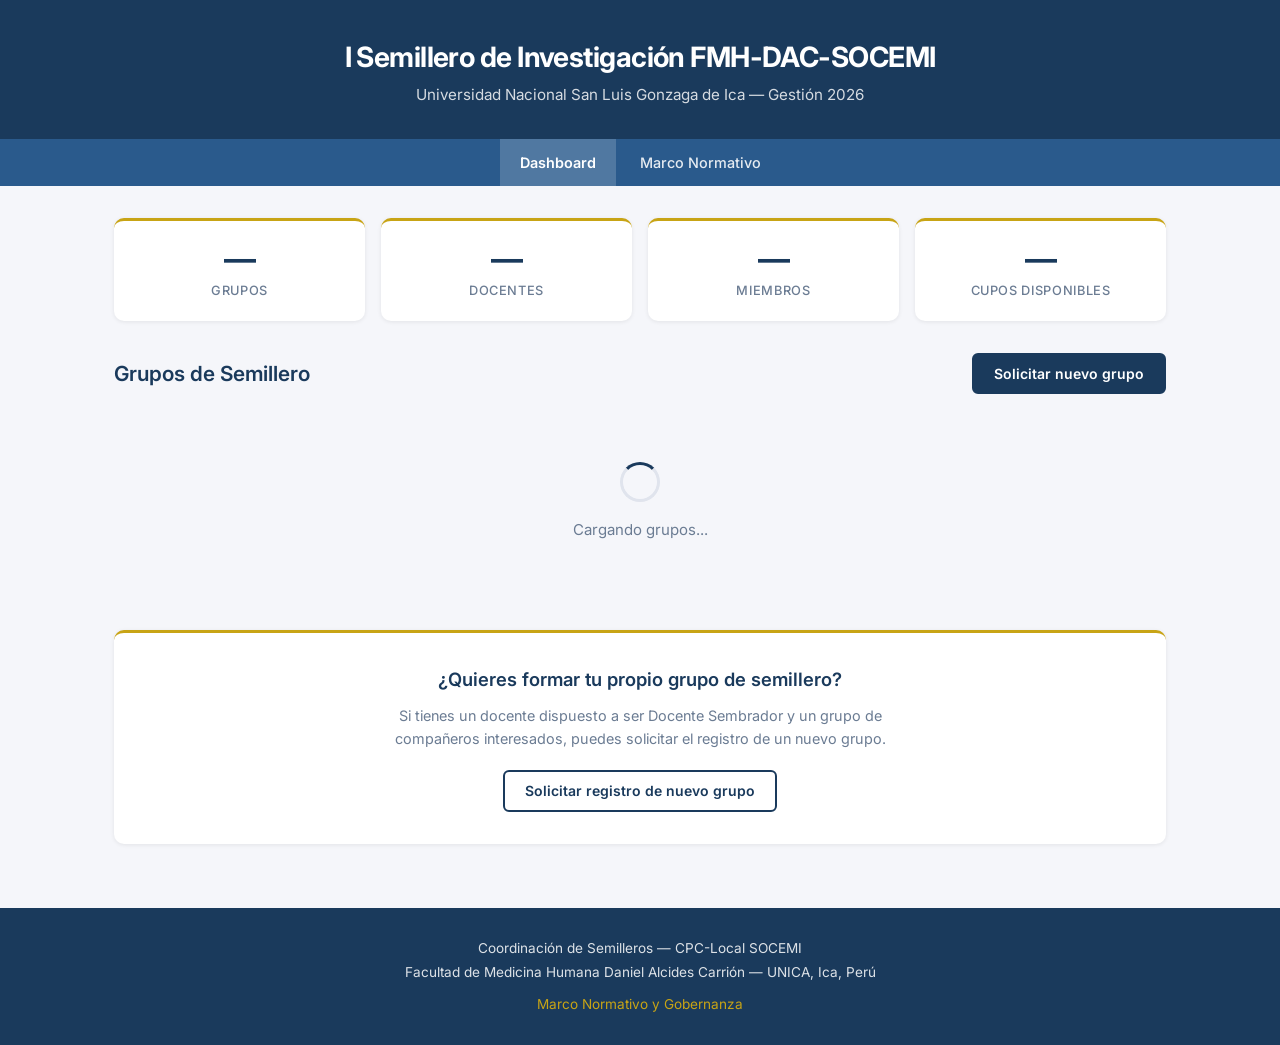
==== index.html @ 4bf437c8 "feat: repo structure, CSS, and dashboard HTML shell Co-Authored-By: Claude Sonnet 4.6 <noreply@anthr" ====
<!DOCTYPE html>
<html lang="es">
<head>
    <meta charset="UTF-8">
    <meta name="viewport" content="width=device-width, initial-scale=1.0">
    <title>Semilleros de Investigación — FMH-DAC-SOCEMI</title>
    <meta name="description" content="Dashboard público de los grupos de semillero de investigación de la Facultad de Medicina Humana DAC, UNICA.">
    <link rel="stylesheet" href="css/style.css">
</head>
<body>

<header class="site-header">
    <h1>I Semillero de Investigación FMH-DAC-SOCEMI</h1>
    <p class="subtitle">Universidad Nacional San Luis Gonzaga de Ica — Gestión 2026</p>
</header>

<nav class="site-nav">
    <a href="index.html" class="active">Dashboard</a>
    <a href="normativa.html">Marco Normativo</a>
</nav>

<main class="main">
    <div class="stats-bar" id="stats-bar">
        <div class="stat">
            <div class="number" id="stat-grupos">—</div>
            <div class="label">Grupos</div>
        </div>
        <div class="stat">
            <div class="number" id="stat-docentes">—</div>
            <div class="label">Docentes</div>
        </div>
        <div class="stat">
            <div class="number" id="stat-miembros">—</div>
            <div class="label">Miembros</div>
        </div>
        <div class="stat">
            <div class="number" id="stat-cupos">—</div>
            <div class="label">Cupos disponibles</div>
        </div>
    </div>

    <div class="section-header">
        <h2>Grupos de Semillero</h2>
        <a href="" id="btn-nuevo-grupo" class="btn btn-primary" target="_blank">Solicitar nuevo grupo</a>
    </div>

    <div id="groups-container" class="groups-grid">
        <div class="loading">
            <div class="loading-spinner"></div>
            <p>Cargando grupos...</p>
        </div>
    </div>

    <section class="cta-section">
        <h3>¿Quieres formar tu propio grupo de semillero?</h3>
        <p>Si tienes un docente dispuesto a ser Docente Sembrador y un grupo de compañeros interesados, puedes solicitar el registro de un nuevo grupo.</p>
        <a href="" id="btn-nuevo-grupo-footer" class="btn btn-outline" target="_blank">Solicitar registro de nuevo grupo</a>
    </section>
</main>

<footer class="site-footer">
    <p>Coordinación de Semilleros — CPC-Local SOCEMI</p>
    <p>Facultad de Medicina Humana Daniel Alcides Carrión — UNICA, Ica, Perú</p>
    <p style="margin-top: 0.5rem;"><a href="normativa.html">Marco Normativo y Gobernanza</a></p>
</footer>

<script src="js/config.js"></script>
<script src="js/csv-parser.js"></script>
<script src="js/app.js"></script>
</body>
</html>
---- css/style.css ----
@import url('https://fonts.googleapis.com/css2?family=Inter:wght@300;400;500;600;700&display=swap');

/* ============================================================
   CSS Custom Properties
   ============================================================ */
:root {
    --color-primary:       #1a3a5c;
    --color-primary-light: #2a5a8c;
    --color-accent:        #c8a415;
    --color-bg:            #f5f6fa;
    --color-card:          #ffffff;
    --color-text:          #2c3e50;
    --color-text-muted:    #6b7c93;
    --color-border:        #e0e4ed;
    --shadow-sm:           0 1px 4px rgba(0,0,0,0.08);
    --shadow-md:           0 4px 16px rgba(0,0,0,0.12);
    --shadow-hover:        0 8px 28px rgba(0,0,0,0.16);
    --radius:              10px;
    --transition:          0.2s ease;
}

/* ============================================================
   Reset & Base
   ============================================================ */
*, *::before, *::after {
    box-sizing: border-box;
    margin: 0;
    padding: 0;
}

html {
    scroll-behavior: smooth;
}

body {
    font-family: 'Inter', system-ui, -apple-system, sans-serif;
    background-color: var(--color-bg);
    color: var(--color-text);
    display: flex;
    flex-direction: column;
    min-height: 100vh;
    font-size: 15px;
    line-height: 1.6;
}

a {
    color: var(--color-primary-light);
    text-decoration: none;
}

a:hover {
    text-decoration: underline;
}

/* ============================================================
   Site Header
   ============================================================ */
.site-header {
    background-color: var(--color-primary);
    color: #ffffff;
    text-align: center;
    padding: 2.5rem 1.5rem 2rem;
}

.site-header h1 {
    font-size: 1.75rem;
    font-weight: 700;
    letter-spacing: -0.02em;
    line-height: 1.25;
    margin-bottom: 0.5rem;
}

.site-header .subtitle {
    font-size: 0.95rem;
    font-weight: 400;
    opacity: 0.82;
}

/* ============================================================
   Site Nav
   ============================================================ */
.site-nav {
    background-color: var(--color-primary-light);
    display: flex;
    justify-content: center;
    gap: 0.25rem;
    padding: 0 1rem;
}

.site-nav a {
    color: rgba(255,255,255,0.88);
    font-size: 0.9rem;
    font-weight: 500;
    padding: 0.75rem 1.25rem;
    border-radius: 0;
    transition: background var(--transition), color var(--transition);
    text-decoration: none;
}

.site-nav a:hover {
    background-color: rgba(255,255,255,0.12);
    color: #ffffff;
    text-decoration: none;
}

.site-nav a.active {
    background-color: rgba(255,255,255,0.18);
    color: #ffffff;
    font-weight: 600;
}

/* ============================================================
   Main Container
   ============================================================ */
.main {
    max-width: 1100px;
    width: 100%;
    margin: 0 auto;
    padding: 2rem 1.5rem;
    flex: 1;
}

/* ============================================================
   Stats Bar
   ============================================================ */
.stats-bar {
    display: flex;
    flex-direction: row;
    gap: 1rem;
    margin-bottom: 2rem;
}

.stat {
    flex: 1;
    background: var(--color-card);
    border-radius: var(--radius);
    box-shadow: var(--shadow-sm);
    padding: 1.25rem 1rem;
    text-align: center;
    border-top: 3px solid var(--color-accent);
}

.stat .number {
    font-size: 2rem;
    font-weight: 700;
    color: var(--color-primary);
    line-height: 1.1;
}

.stat .label {
    font-size: 0.8rem;
    font-weight: 500;
    color: var(--color-text-muted);
    text-transform: uppercase;
    letter-spacing: 0.05em;
    margin-top: 0.25rem;
}

/* ============================================================
   Section Header
   ============================================================ */
.section-header {
    display: flex;
    align-items: center;
    justify-content: space-between;
    margin-bottom: 1.25rem;
    gap: 1rem;
    flex-wrap: wrap;
}

.section-header h2 {
    font-size: 1.3rem;
    font-weight: 600;
    color: var(--color-primary);
}

/* ============================================================
   Groups Grid
   ============================================================ */
.groups-grid {
    display: grid;
    grid-template-columns: repeat(auto-fill, minmax(300px, 1fr));
    gap: 1.5rem;
    margin-bottom: 2.5rem;
}

/* ============================================================
   Group Card
   ============================================================ */
.group-card {
    background: var(--color-card);
    border-radius: var(--radius);
    box-shadow: var(--shadow-sm);
    overflow: hidden;
    transition: box-shadow var(--transition), transform var(--transition);
    display: flex;
    flex-direction: column;
}

.group-card:hover {
    box-shadow: var(--shadow-hover);
    transform: translateY(-2px);
}

.card-header {
    background-color: var(--color-primary);
    color: #ffffff;
    padding: 1rem 1.25rem;
}

.card-header .docente-name {
    font-size: 0.95rem;
    font-weight: 600;
    margin-bottom: 0.2rem;
}

.card-header .linea {
    font-size: 0.8rem;
    opacity: 0.8;
    font-weight: 400;
}

.card-body {
    padding: 1.25rem;
    flex: 1;
    display: flex;
    flex-direction: column;
    gap: 0.75rem;
}

.field-label {
    font-size: 0.7rem;
    font-weight: 600;
    text-transform: uppercase;
    letter-spacing: 0.07em;
    color: var(--color-text-muted);
    margin-bottom: 0.15rem;
}

.field-value {
    font-size: 0.9rem;
    color: var(--color-text);
}

/* ============================================================
   Badges
   ============================================================ */
.badge {
    display: inline-block;
    font-size: 0.72rem;
    font-weight: 600;
    padding: 0.2em 0.65em;
    border-radius: 99px;
    text-transform: uppercase;
    letter-spacing: 0.04em;
}

.badge-activo {
    background-color: #d4edda;
    color: #155724;
}

.badge-formacion {
    background-color: #fff3cd;
    color: #856404;
}

.badge-buscando {
    background-color: #cce5ff;
    color: #004085;
}

/* ============================================================
   Members Toggle
   ============================================================ */
.btn-members-toggle {
    width: 100%;
    background: transparent;
    border: 1.5px solid var(--color-border);
    color: var(--color-primary-light);
    font-size: 0.85rem;
    font-weight: 500;
    padding: 0.55rem 1rem;
    border-radius: 6px;
    cursor: pointer;
    text-align: center;
    transition: background var(--transition), color var(--transition), border-color var(--transition);
    margin-top: 0.25rem;
    font-family: inherit;
}

.btn-members-toggle:hover {
    background-color: var(--color-bg);
    border-color: var(--color-primary-light);
    color: var(--color-primary);
}

.members-list {
    display: none;
    margin-top: 0.5rem;
}

.members-list.open {
    display: block;
}

.member-row {
    display: flex;
    justify-content: space-between;
    align-items: center;
    padding: 0.4rem 0;
    border-bottom: 1px solid var(--color-border);
    font-size: 0.85rem;
}

.member-row:last-child {
    border-bottom: none;
}

.member-name {
    color: var(--color-text);
}

.member-ciclo {
    font-size: 0.75rem;
    color: var(--color-text-muted);
    white-space: nowrap;
    margin-left: 0.5rem;
}

/* ============================================================
   Buttons
   ============================================================ */
.btn {
    display: inline-block;
    font-family: inherit;
    font-size: 0.875rem;
    font-weight: 600;
    padding: 0.55rem 1.25rem;
    border-radius: 6px;
    cursor: pointer;
    text-align: center;
    text-decoration: none;
    transition: background var(--transition), color var(--transition),
                border-color var(--transition), box-shadow var(--transition);
    border: 2px solid transparent;
    line-height: 1.4;
}

.btn-primary {
    background-color: var(--color-primary);
    color: #ffffff;
    border-color: var(--color-primary);
}

.btn-primary:hover {
    background-color: var(--color-primary-light);
    border-color: var(--color-primary-light);
    color: #ffffff;
    text-decoration: none;
    box-shadow: var(--shadow-sm);
}

.btn-outline {
    background-color: transparent;
    color: var(--color-primary);
    border-color: var(--color-primary);
}

.btn-outline:hover {
    background-color: var(--color-primary);
    color: #ffffff;
    text-decoration: none;
}

.btn-card {
    width: 100%;
    display: block;
}

/* ============================================================
   CTA Section
   ============================================================ */
.cta-section {
    background: var(--color-card);
    border-radius: var(--radius);
    box-shadow: var(--shadow-sm);
    padding: 2rem 2.5rem;
    text-align: center;
    margin-top: 1rem;
    margin-bottom: 2rem;
    border-top: 3px solid var(--color-accent);
}

.cta-section h3 {
    font-size: 1.15rem;
    font-weight: 600;
    color: var(--color-primary);
    margin-bottom: 0.6rem;
}

.cta-section p {
    font-size: 0.9rem;
    color: var(--color-text-muted);
    margin-bottom: 1.25rem;
    max-width: 560px;
    margin-left: auto;
    margin-right: auto;
}

/* ============================================================
   Loading Spinner
   ============================================================ */
.loading {
    grid-column: 1 / -1;
    display: flex;
    flex-direction: column;
    align-items: center;
    justify-content: center;
    padding: 3rem 1rem;
    color: var(--color-text-muted);
    gap: 1rem;
}

.loading-spinner {
    width: 40px;
    height: 40px;
    border: 3px solid var(--color-border);
    border-top-color: var(--color-primary);
    border-radius: 50%;
    animation: spin 0.8s linear infinite;
}

@keyframes spin {
    to { transform: rotate(360deg); }
}

/* ============================================================
   Error Message
   ============================================================ */
.error-message {
    grid-column: 1 / -1;
    background-color: #fff5f5;
    border: 1.5px solid #fc8181;
    color: #c53030;
    border-radius: var(--radius);
    padding: 1.25rem 1.5rem;
    font-size: 0.9rem;
}

.error-message strong {
    display: block;
    margin-bottom: 0.25rem;
}

/* ============================================================
   Footer
   ============================================================ */
.site-footer {
    background-color: var(--color-primary);
    color: rgba(255,255,255,0.85);
    text-align: center;
    padding: 1.75rem 1.5rem;
    font-size: 0.85rem;
    line-height: 1.8;
    margin-top: auto;
}

.site-footer p {
    margin: 0;
}

.site-footer a {
    color: var(--color-accent);
    text-decoration: none;
}

.site-footer a:hover {
    text-decoration: underline;
}

/* ============================================================
   Normativa Page
   ============================================================ */
.normativa-content {
    background: var(--color-card);
    border-radius: var(--radius);
    box-shadow: var(--shadow-sm);
    max-width: 800px;
    margin: 0 auto;
    padding: 2.5rem 3rem;
}

.normativa-content h2 {
    font-size: 1.35rem;
    font-weight: 700;
    color: var(--color-primary);
    border-bottom: 3px solid var(--color-accent);
    padding-bottom: 0.5rem;
    margin-top: 2rem;
    margin-bottom: 1rem;
}

.normativa-content h2:first-child {
    margin-top: 0;
}

.normativa-content h3 {
    font-size: 1.05rem;
    font-weight: 600;
    color: var(--color-primary-light);
    margin-top: 1.5rem;
    margin-bottom: 0.6rem;
}

.normativa-content p {
    font-size: 0.92rem;
    color: var(--color-text);
    margin-bottom: 0.9rem;
}

.normativa-content ul,
.normativa-content ol {
    padding-left: 1.5rem;
    margin-bottom: 1rem;
}

.normativa-content li {
    font-size: 0.92rem;
    color: var(--color-text);
    margin-bottom: 0.35rem;
}

/* ============================================================
   Diagram Dual
   ============================================================ */
.diagram-dual {
    display: grid;
    grid-template-columns: 1fr 1fr;
    gap: 1rem;
    margin: 1.25rem 0;
}

.diagram-box-unica {
    background-color: #e8f0fe;
    border-left: 4px solid var(--color-primary);
    border-radius: 6px;
    padding: 1rem 1.25rem;
}

.diagram-box-socemi {
    background-color: #fffbea;
    border-left: 4px solid var(--color-accent);
    border-radius: 6px;
    padding: 1rem 1.25rem;
}

.diagram-box-unica strong,
.diagram-box-socemi strong {
    display: block;
    font-size: 0.85rem;
    font-weight: 700;
    text-transform: uppercase;
    letter-spacing: 0.04em;
    margin-bottom: 0.4rem;
    color: var(--color-primary);
}

/* ============================================================
   Art Ref
   ============================================================ */
.art-ref {
    display: block;
    font-size: 0.78rem;
    font-style: italic;
    color: var(--color-text-muted);
    margin-top: 0.2rem;
    margin-bottom: 0.6rem;
}

/* ============================================================
   Responsive — max-width: 768px
   ============================================================ */
@media (max-width: 768px) {
    .site-header {
        padding: 1.75rem 1rem 1.5rem;
    }

    .site-header h1 {
        font-size: 1.25rem;
    }

    .site-header .subtitle {
        font-size: 0.85rem;
    }

    .site-nav {
        gap: 0;
    }

    .site-nav a {
        padding: 0.65rem 0.9rem;
        font-size: 0.85rem;
    }

    .main {
        padding: 1.25rem 1rem;
    }

    /* Stacked stats */
    .stats-bar {
        flex-direction: column;
        gap: 0.75rem;
    }

    .stat {
        padding: 1rem;
    }

    .stat .number {
        font-size: 1.6rem;
    }

    /* Single column grid */
    .groups-grid {
        grid-template-columns: 1fr;
        gap: 1rem;
    }

    .section-header {
        flex-direction: column;
        align-items: flex-start;
    }

    .cta-section {
        padding: 1.5rem 1.25rem;
    }

    /* Stacked diagram */
    .diagram-dual {
        grid-template-columns: 1fr;
    }

    .normativa-content {
        padding: 1.5rem 1.25rem;
    }
}
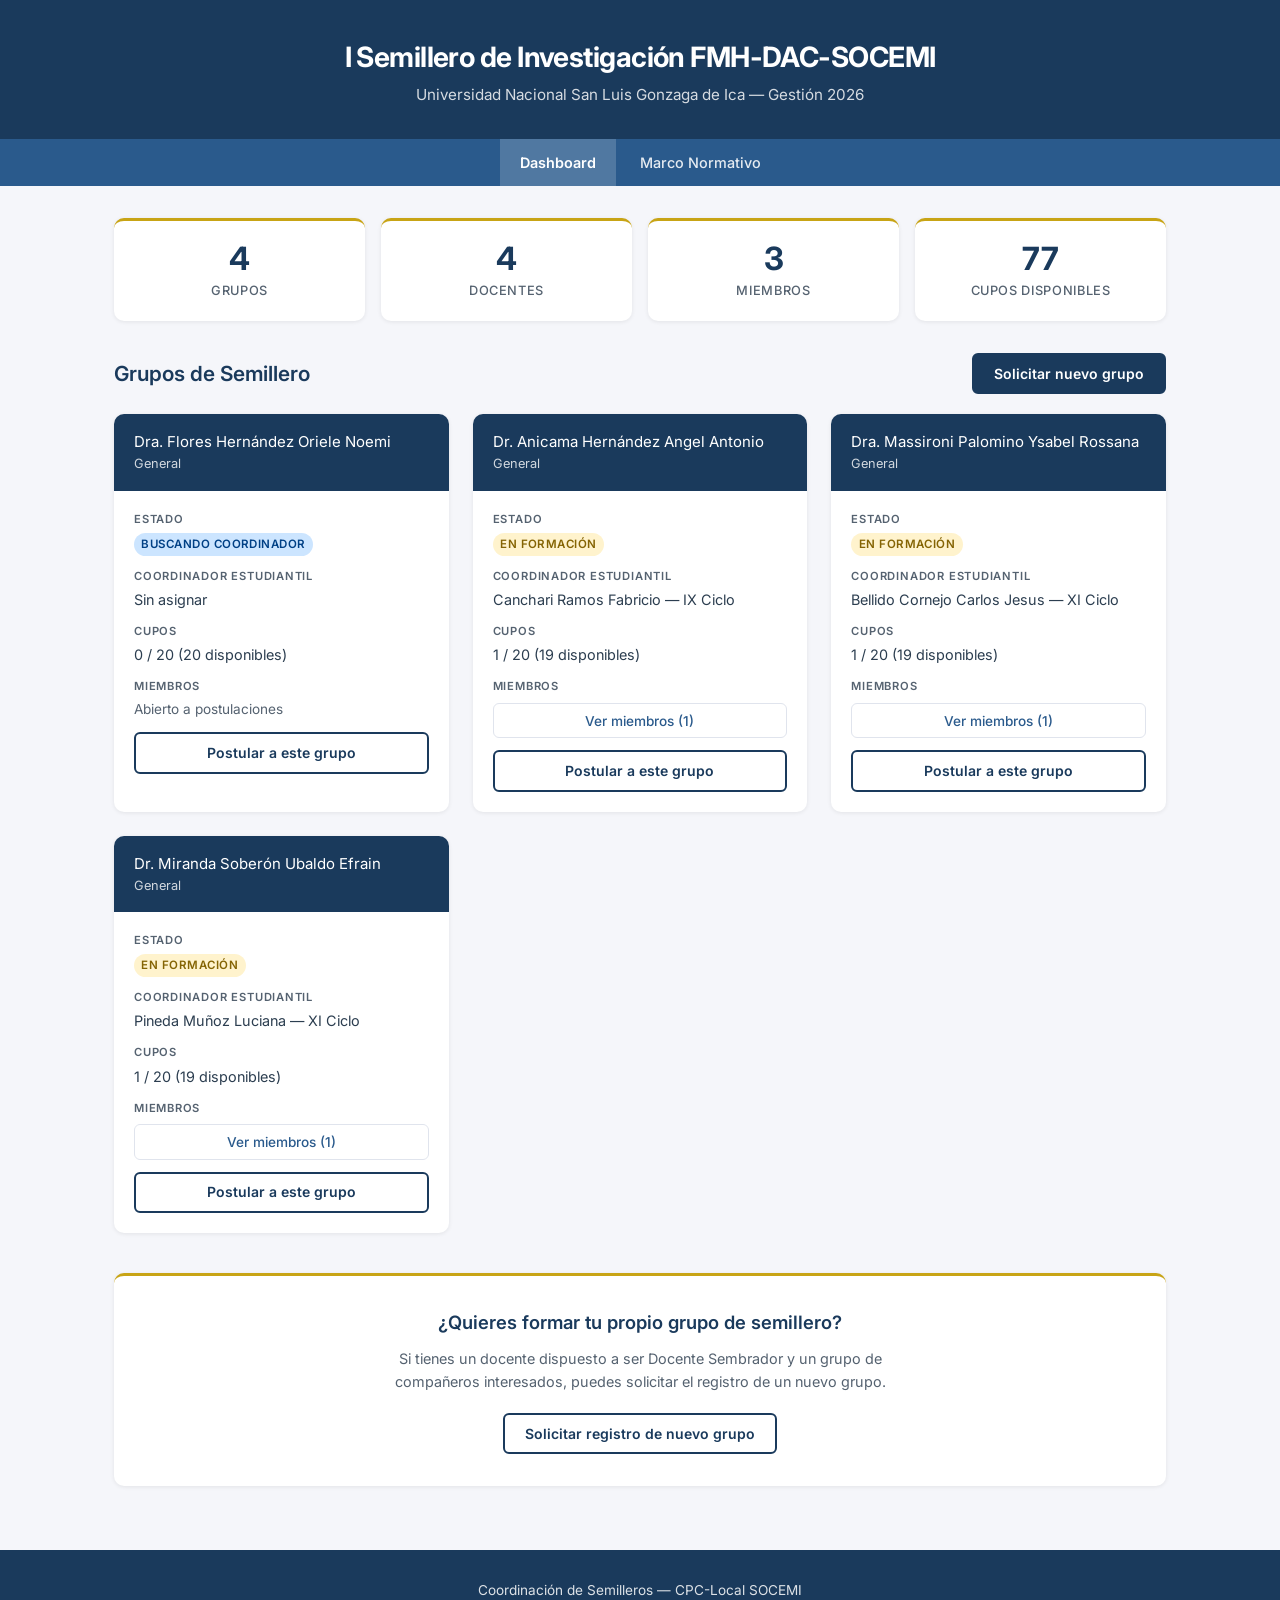
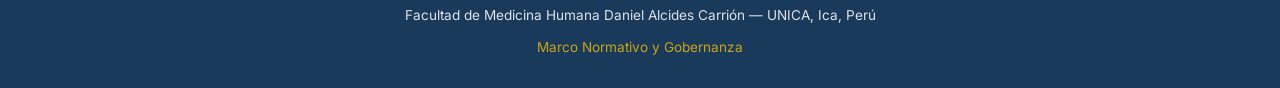
==== commit 7f028282: "polish: text rewrite, meta tags, accessibility, security, license - Rewrite normativa.html to remove" ====
--- a/index.html
+++ b/index.html
@@ -4,7 +4,24 @@
     <meta charset="UTF-8">
     <meta name="viewport" content="width=device-width, initial-scale=1.0">
     <title>Semilleros de Investigación — FMH-DAC-SOCEMI</title>
-    <meta name="description" content="Dashboard público de los grupos de semillero de investigación de la Facultad de Medicina Humana DAC, UNICA.">
+    <meta name="description" content="Grupos de semillero de investigación de la Facultad de Medicina Humana DAC, UNICA. Docentes, miembros y postulaciones en tiempo real.">
+    <meta name="theme-color" content="#1a3a5c">
+    <meta name="robots" content="index, follow">
+    <meta name="referrer" content="strict-origin-when-cross-origin">
+    <link rel="icon" href="data:image/svg+xml,<svg xmlns='http://www.w3.org/2000/svg' viewBox='0 0 100 100'><text y='.9em' font-size='90'>🔬</text></svg>">
+    <link rel="canonical" href="https://claudiomedina17.github.io/semillero-fmh-dac-unica/">
+    <meta property="og:type" content="website">
+    <meta property="og:title" content="Semilleros de Investigación — FMH-DAC-SOCEMI">
+    <meta property="og:description" content="Grupos de semillero de investigación de la FMH-DAC, UNICA. Docentes, miembros y postulaciones en tiempo real. Gestión 2026.">
+    <meta property="og:url" content="https://claudiomedina17.github.io/semillero-fmh-dac-unica/">
+    <meta property="og:locale" content="es_PE">
+    <meta property="og:site_name" content="Semilleros FMH-DAC-SOCEMI">
+    <meta name="twitter:card" content="summary">
+    <meta name="twitter:title" content="Semilleros de Investigación — FMH-DAC-SOCEMI">
+    <meta name="twitter:description" content="Dashboard público de los grupos de semillero. FMH-DAC, UNICA.">
+    <link rel="preconnect" href="https://fonts.googleapis.com">
+    <link rel="preconnect" href="https://fonts.gstatic.com" crossorigin>
+    <link rel="stylesheet" href="https://fonts.googleapis.com/css2?family=Inter:wght@300;400;500;600;700&display=swap">
     <link rel="stylesheet" href="css/style.css">
 </head>
 <body>
@@ -41,20 +58,25 @@
 
     <div class="section-header">
         <h2>Grupos de Semillero</h2>
-        <a href="" id="btn-nuevo-grupo" class="btn btn-primary" target="_blank">Solicitar nuevo grupo</a>
+        <a href="" id="btn-nuevo-grupo" class="btn btn-primary" target="_blank" rel="noopener noreferrer">Solicitar nuevo grupo</a>
     </div>
 
     <div id="groups-container" class="groups-grid">
-        <div class="loading">
-            <div class="loading-spinner"></div>
+        <div class="loading" role="status" aria-label="Cargando grupos de semillero">
+            <div class="loading-spinner" aria-hidden="true"></div>
             <p>Cargando grupos...</p>
         </div>
+        <noscript>
+            <p style="text-align:center; padding:2rem; grid-column:1/-1;">
+                Este sitio necesita JavaScript para mostrar los grupos. Por favor, actívalo en tu navegador.
+            </p>
+        </noscript>
     </div>
 
     <section class="cta-section">
         <h3>¿Quieres formar tu propio grupo de semillero?</h3>
         <p>Si tienes un docente dispuesto a ser Docente Sembrador y un grupo de compañeros interesados, puedes solicitar el registro de un nuevo grupo.</p>
-        <a href="" id="btn-nuevo-grupo-footer" class="btn btn-outline" target="_blank">Solicitar registro de nuevo grupo</a>
+        <a href="" id="btn-nuevo-grupo-footer" class="btn btn-outline" target="_blank" rel="noopener noreferrer">Solicitar registro de nuevo grupo</a>
     </section>
 </main>
 
--- a/css/style.css
+++ b/css/style.css
@@ -1,4 +1,4 @@
-@import url('https://fonts.googleapis.com/css2?family=Inter:wght@300;400;500;600;700&display=swap');
+/* Google Fonts loaded via <link> in HTML for performance */
 
 /* ============================================================
    CSS Custom Properties
@@ -10,7 +10,7 @@
     --color-bg:            #f5f6fa;
     --color-card:          #ffffff;
     --color-text:          #2c3e50;
-    --color-text-muted:    #6b7c93;
+    --color-text-muted:    #556270;
     --color-border:        #e0e4ed;
     --shadow-sm:           0 1px 4px rgba(0,0,0,0.08);
     --shadow-md:           0 4px 16px rgba(0,0,0,0.12);
@@ -273,7 +273,7 @@
 /* ============================================================
    Members Toggle
    ============================================================ */
-.btn-members-toggle {
+.members-toggle {
     width: 100%;
     background: transparent;
     border: 1.5px solid var(--color-border);
@@ -289,7 +289,7 @@
     font-family: inherit;
 }
 
-.btn-members-toggle:hover {
+.members-toggle:hover {
     background-color: var(--color-bg);
     border-color: var(--color-primary-light);
     color: var(--color-primary);
@@ -645,3 +645,63 @@
         padding: 1.5rem 1.25rem;
     }
 }
+
+/* ============================================================
+   Focus States — Accesibilidad WCAG 2.1 AA
+   ============================================================ */
+:focus-visible {
+    outline: 3px solid var(--color-accent);
+    outline-offset: 2px;
+}
+
+.site-nav a:focus-visible {
+    outline-color: #ffffff;
+    background-color: rgba(255,255,255,0.18);
+}
+
+.btn:focus-visible {
+    outline: 3px solid var(--color-accent);
+    outline-offset: 2px;
+    box-shadow: 0 0 0 5px rgba(200, 164, 21, 0.25);
+}
+
+.members-toggle:focus-visible {
+    outline: 3px solid var(--color-primary-light);
+    outline-offset: 2px;
+}
+
+/* ============================================================
+   Print Styles
+   ============================================================ */
+@media print {
+    .site-nav, .cta-section, .btn, .btn-card, .loading,
+    .members-toggle, .site-footer, #btn-nuevo-grupo { display: none; }
+
+    .site-header {
+        background: none;
+        color: #000;
+        border-bottom: 2px solid #000;
+        padding: 1rem 0;
+    }
+
+    .site-header .subtitle { color: #333; opacity: 1; }
+
+    .group-card, .normativa-content, .stat {
+        box-shadow: none;
+        border: 1px solid #ccc;
+    }
+
+    .card-header {
+        background: none;
+        color: #000;
+        border-bottom: 1px solid #ccc;
+    }
+
+    body { font-size: 12pt; }
+
+    a[href]::after {
+        content: " (" attr(href) ")";
+        font-size: 0.8em;
+        color: #666;
+    }
+}
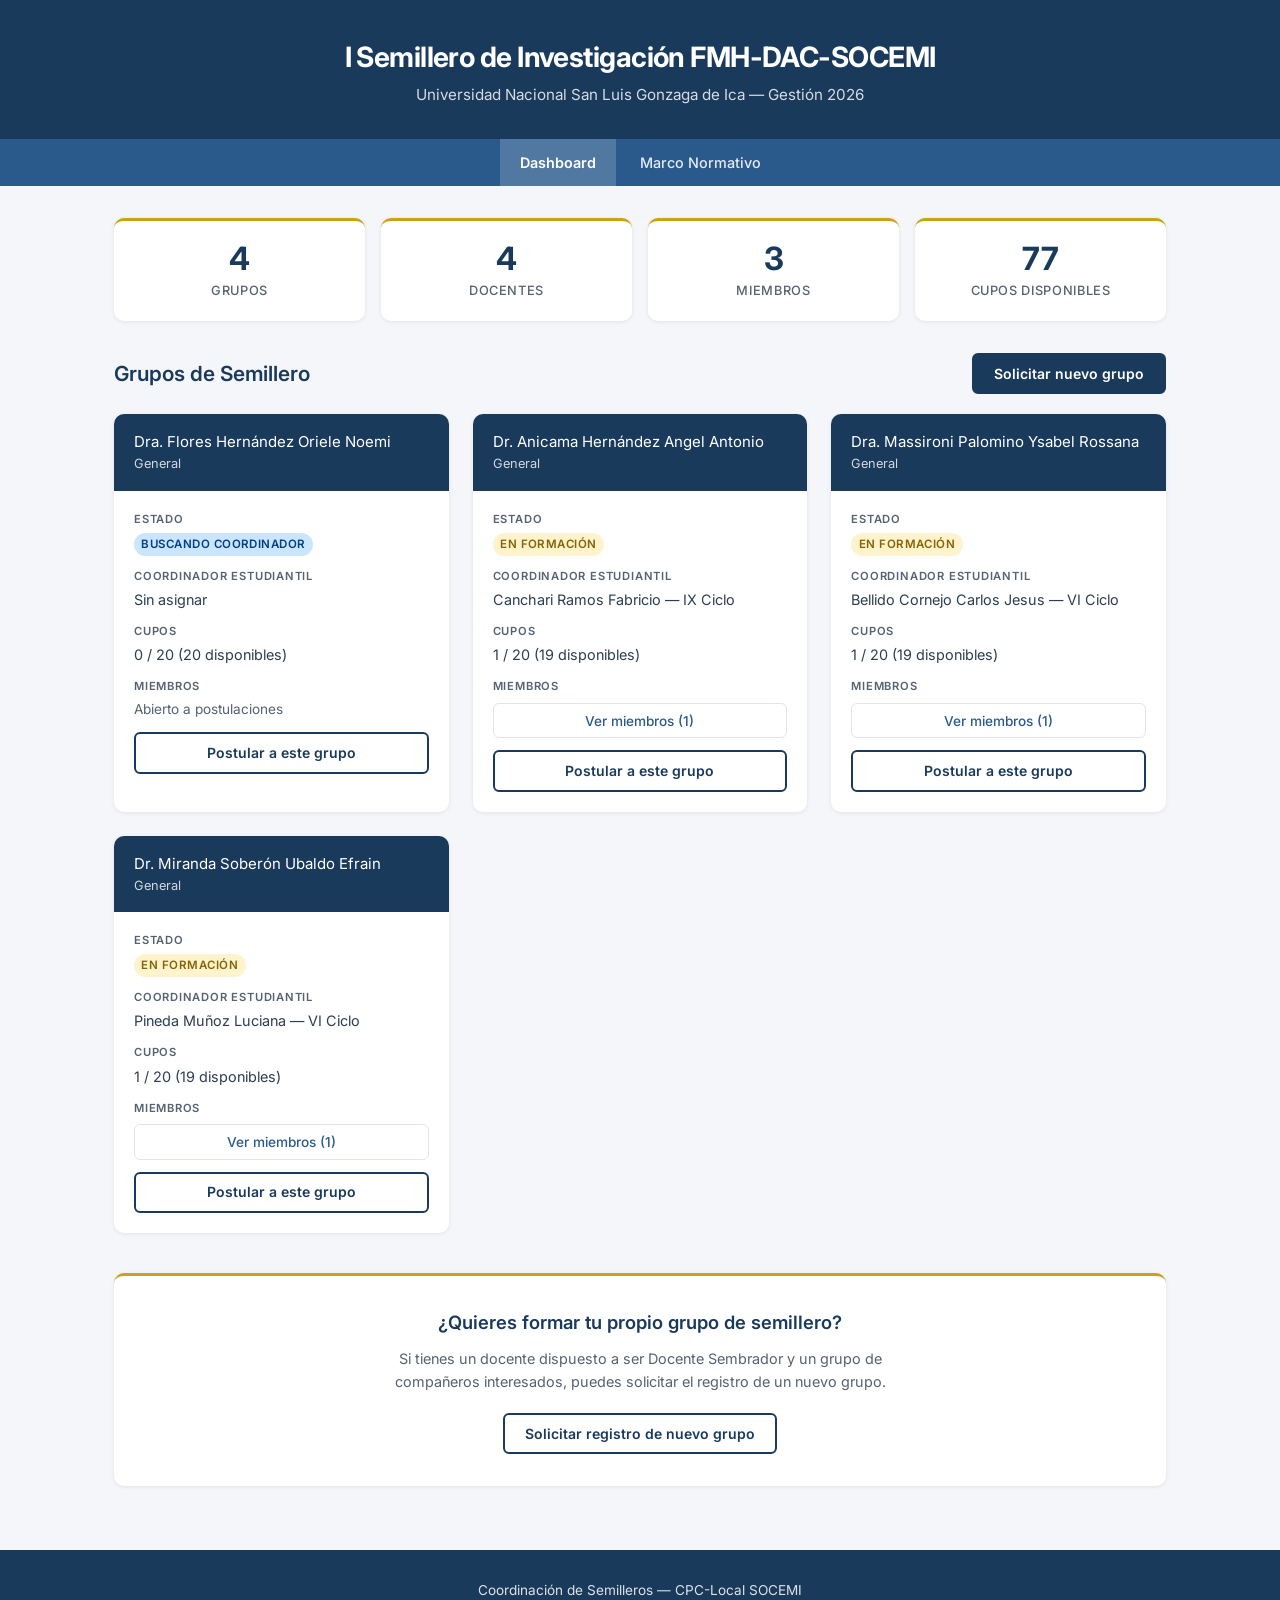
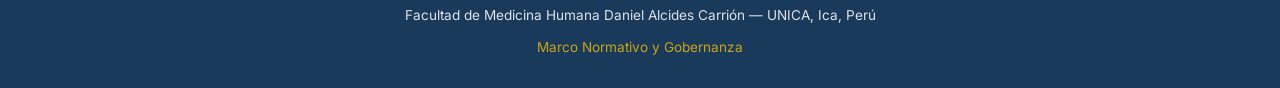
==== commit 674836cc: "Update title in index.html for 2026" ====
--- a/index.html
+++ b/index.html
@@ -3,7 +3,7 @@
 <head>
     <meta charset="UTF-8">
     <meta name="viewport" content="width=device-width, initial-scale=1.0">
-    <title>Semilleros de Investigación — FMH-DAC-SOCEMI</title>
+    <title>Semilleros de Investigación — FMH-DAC-2026</title>
     <meta name="description" content="Grupos de semillero de investigación de la Facultad de Medicina Humana DAC, UNICA. Docentes, miembros y postulaciones en tiempo real.">
     <meta name="theme-color" content="#1a3a5c">
     <meta name="robots" content="index, follow">
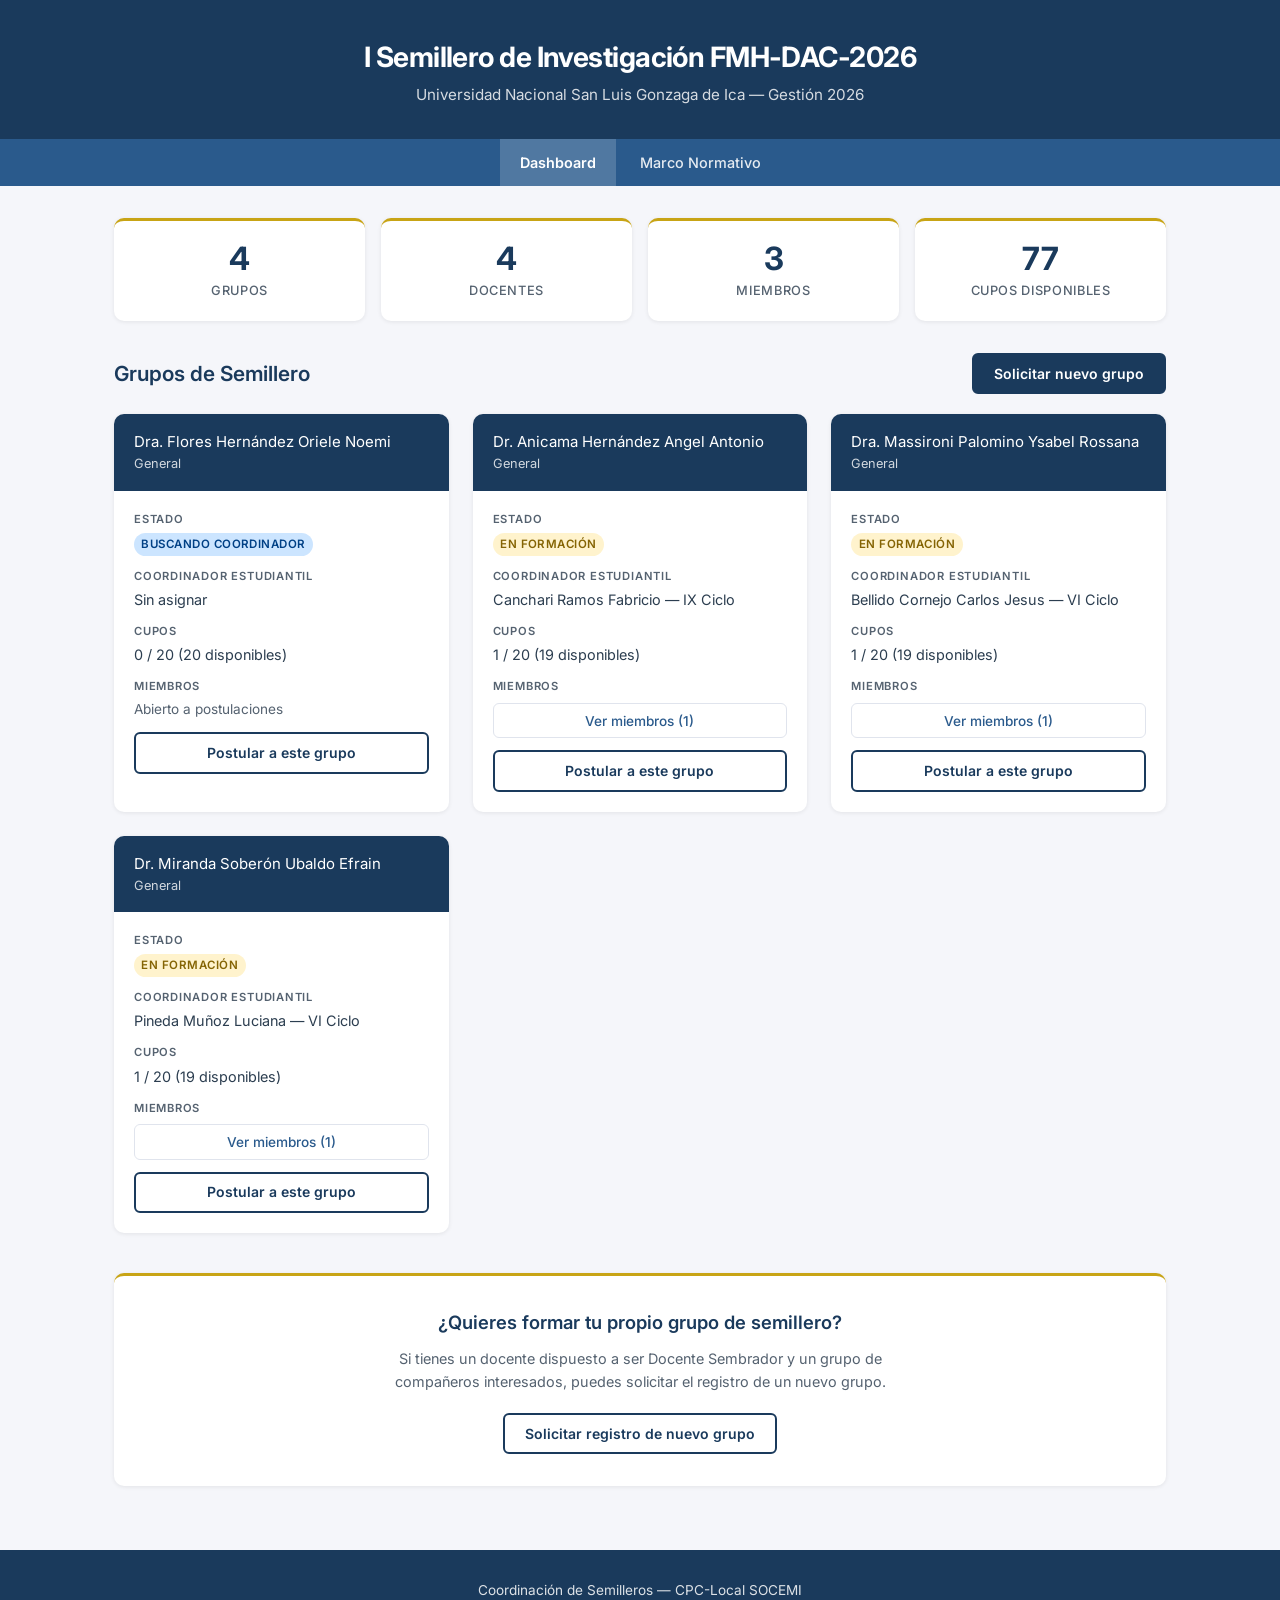
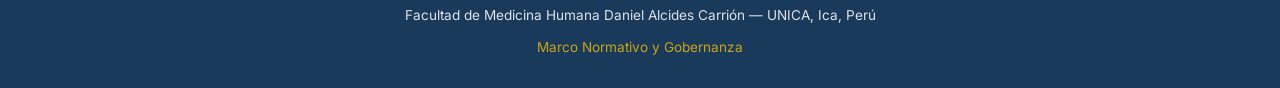
==== commit 056e2355: "Update index.html" ====
--- a/index.html
+++ b/index.html
@@ -27,7 +27,7 @@
 <body>
 
 <header class="site-header">
-    <h1>I Semillero de Investigación FMH-DAC-SOCEMI</h1>
+    <h1>I Semillero de Investigación FMH-DAC-2026</h1>
     <p class="subtitle">Universidad Nacional San Luis Gonzaga de Ica — Gestión 2026</p>
 </header>
 
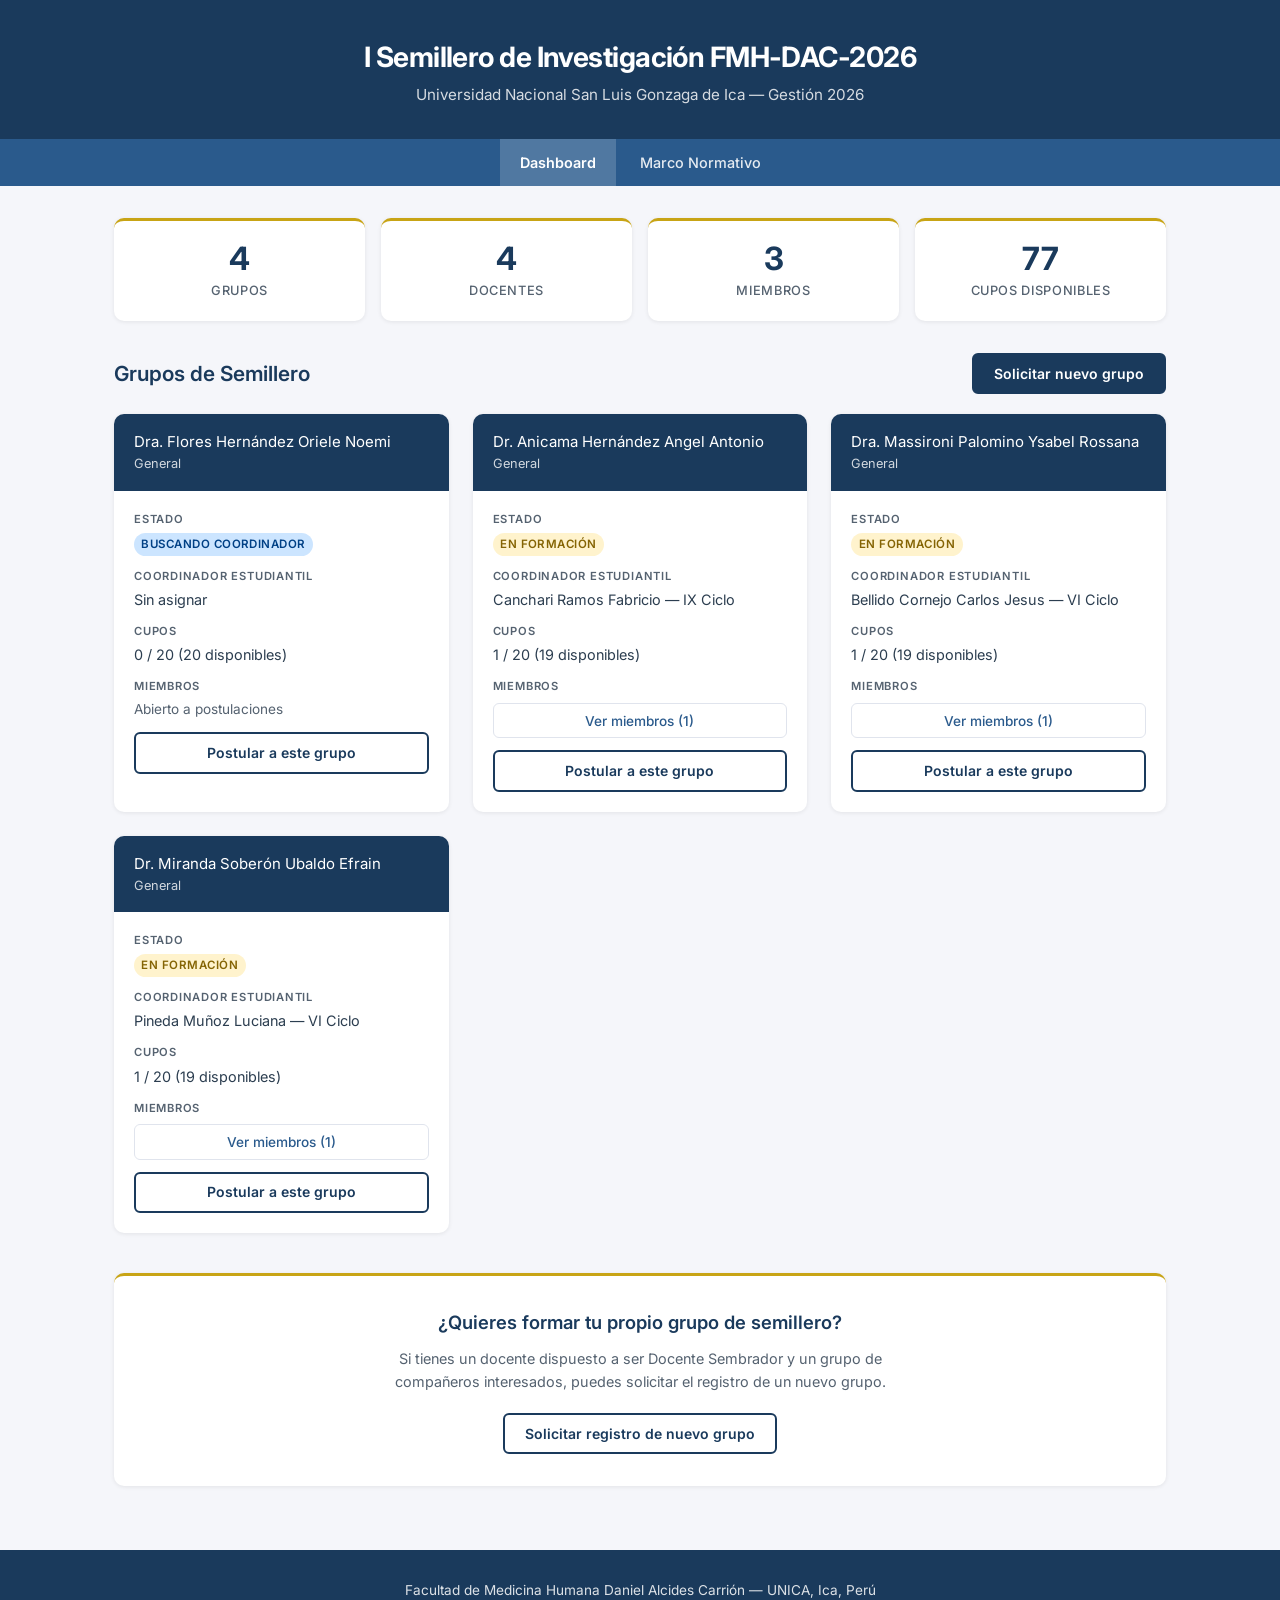
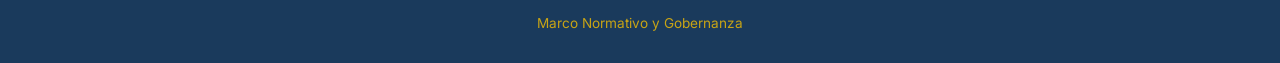
==== commit f47645ca: "Update index.html" ====
--- a/index.html
+++ b/index.html
@@ -11,13 +11,13 @@
     <link rel="icon" href="data:image/svg+xml,<svg xmlns='http://www.w3.org/2000/svg' viewBox='0 0 100 100'><text y='.9em' font-size='90'>🔬</text></svg>">
     <link rel="canonical" href="https://claudiomedina17.github.io/semillero-fmh-dac-unica/">
     <meta property="og:type" content="website">
-    <meta property="og:title" content="Semilleros de Investigación — FMH-DAC-SOCEMI">
+    <meta property="og:title" content="Semilleros de Investigación — FMH-DAC-2026">
     <meta property="og:description" content="Grupos de semillero de investigación de la FMH-DAC, UNICA. Docentes, miembros y postulaciones en tiempo real. Gestión 2026.">
     <meta property="og:url" content="https://claudiomedina17.github.io/semillero-fmh-dac-unica/">
     <meta property="og:locale" content="es_PE">
-    <meta property="og:site_name" content="Semilleros FMH-DAC-SOCEMI">
+    <meta property="og:site_name" content="Semilleros FMH-DAC-2026">
     <meta name="twitter:card" content="summary">
-    <meta name="twitter:title" content="Semilleros de Investigación — FMH-DAC-SOCEMI">
+    <meta name="twitter:title" content="Semilleros de Investigación — FMH-DAC-2026">
     <meta name="twitter:description" content="Dashboard público de los grupos de semillero. FMH-DAC, UNICA.">
     <link rel="preconnect" href="https://fonts.googleapis.com">
     <link rel="preconnect" href="https://fonts.gstatic.com" crossorigin>
@@ -81,7 +81,6 @@
 </main>
 
 <footer class="site-footer">
-    <p>Coordinación de Semilleros — CPC-Local SOCEMI</p>
     <p>Facultad de Medicina Humana Daniel Alcides Carrión — UNICA, Ica, Perú</p>
     <p style="margin-top: 0.5rem;"><a href="normativa.html">Marco Normativo y Gobernanza</a></p>
 </footer>
